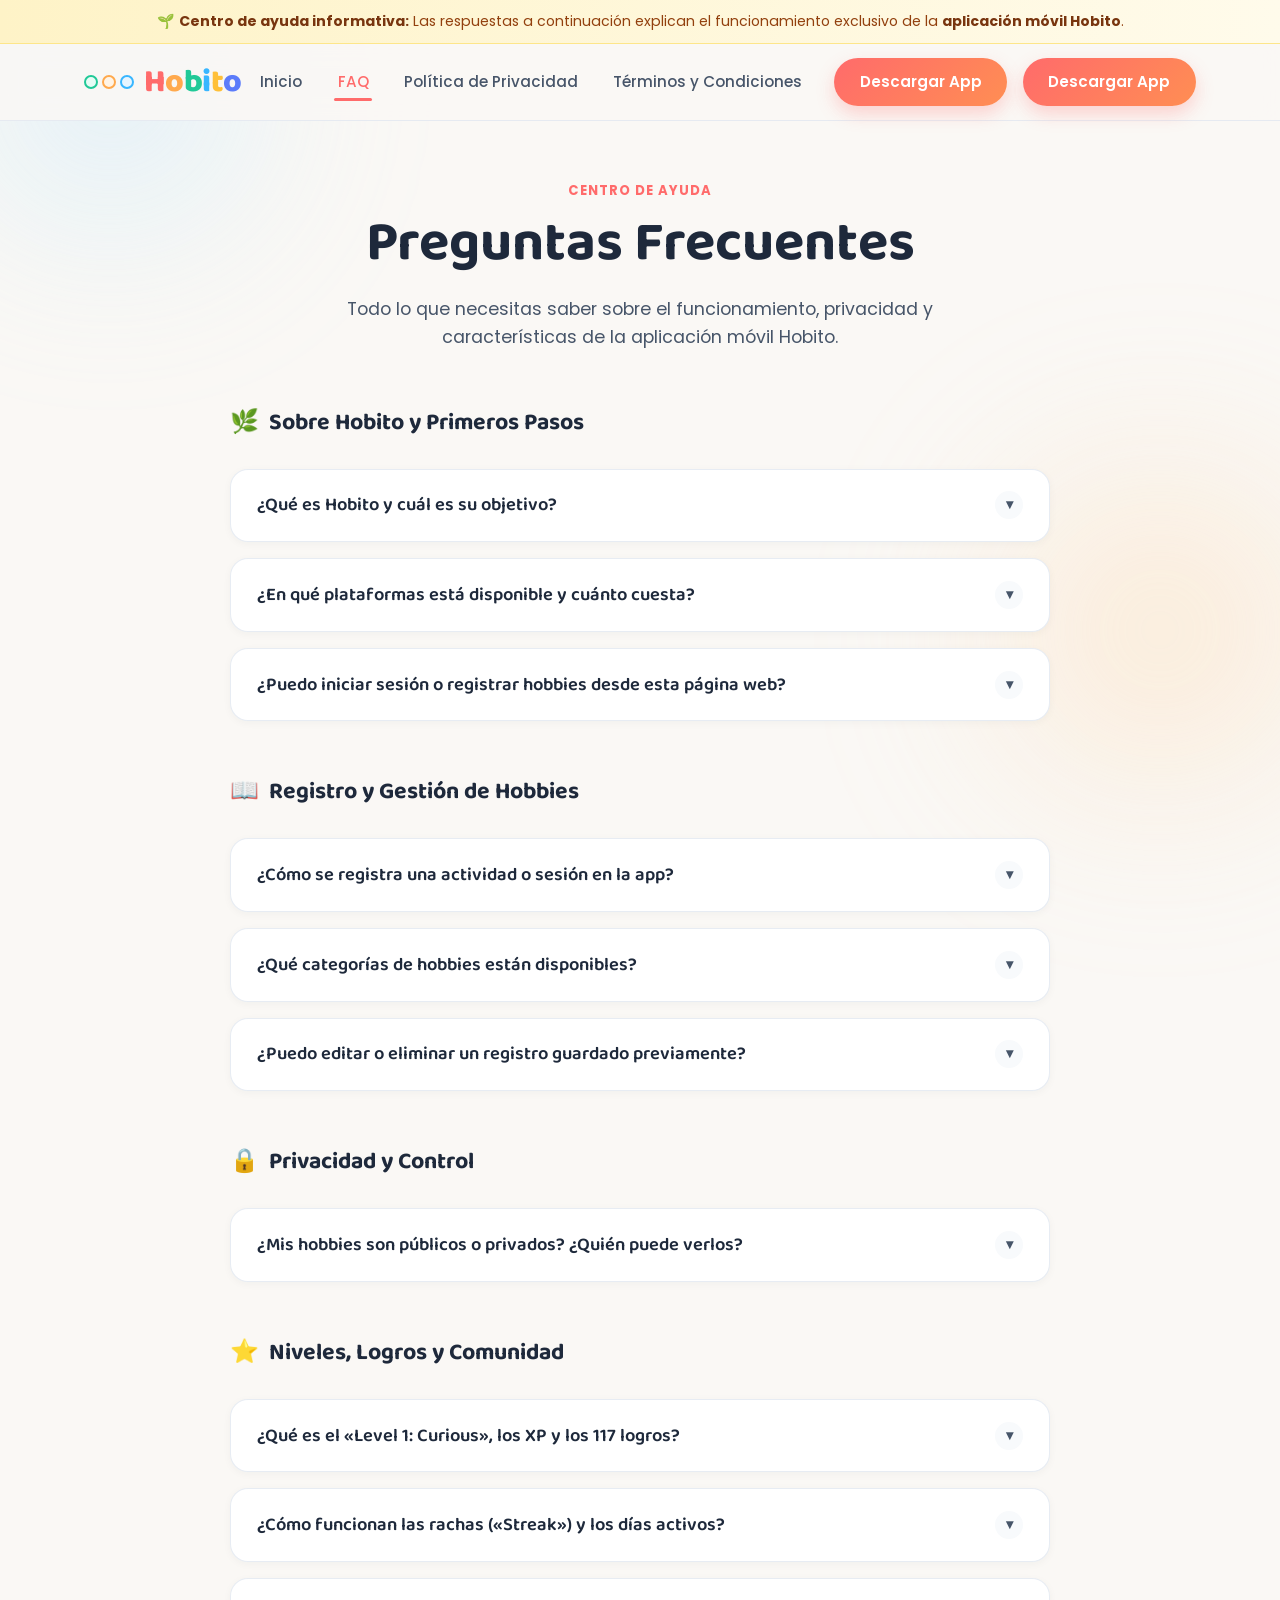
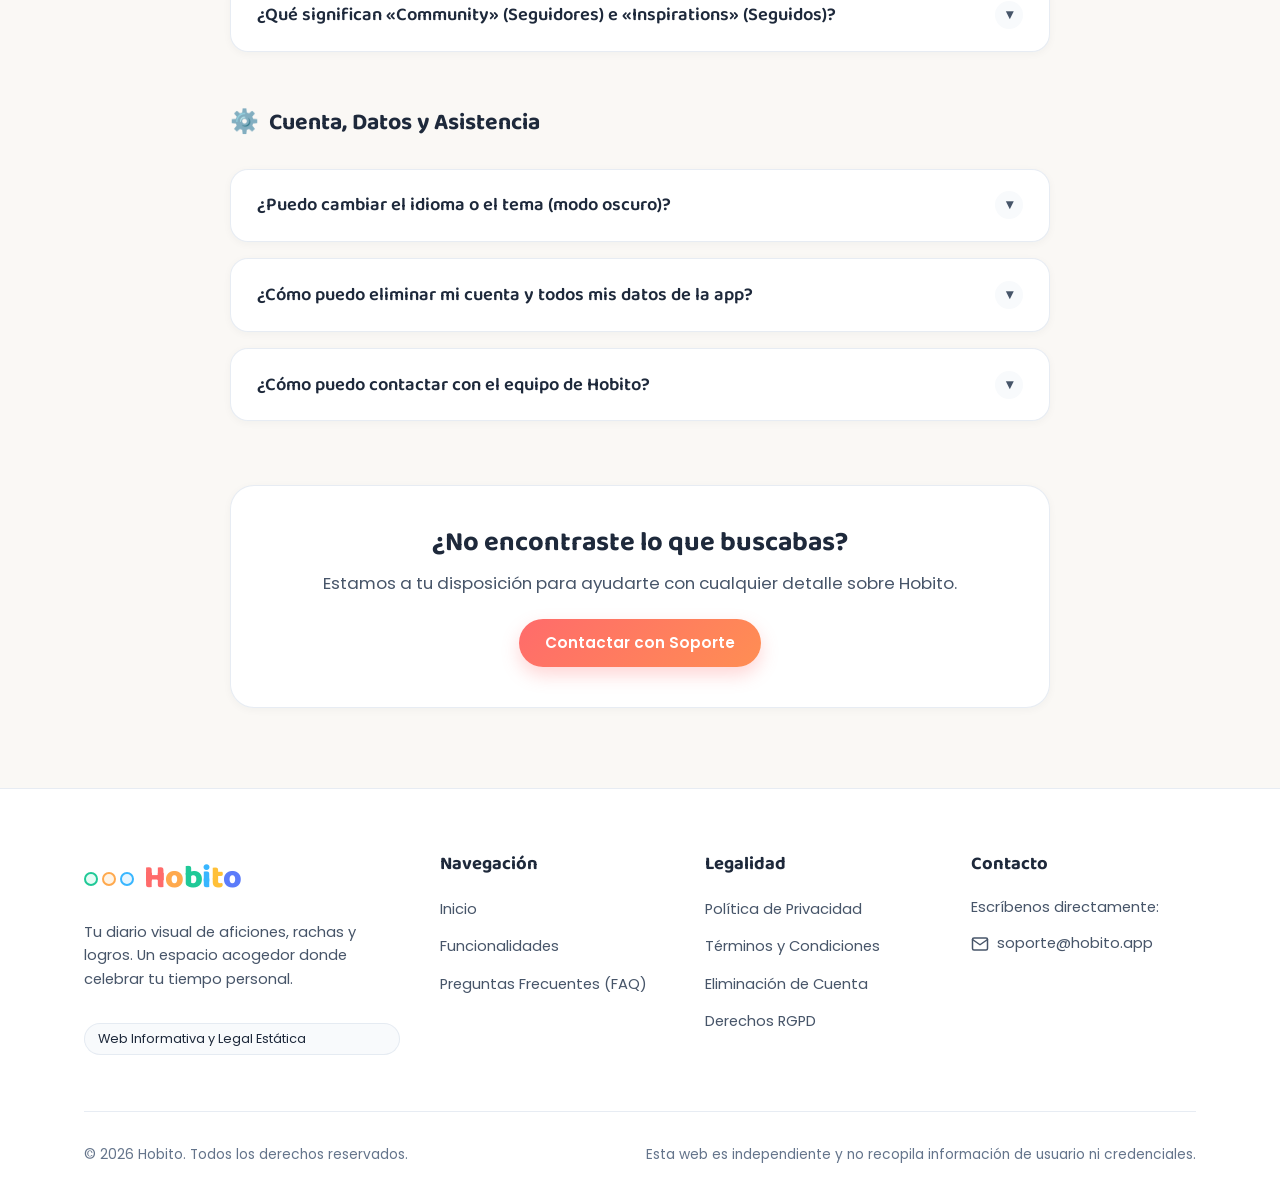
==== faq/index.html @ b6a89dc4 "Create basic informative web" ====
<!DOCTYPE html>
<html lang="es">
<head>
  <meta charset="UTF-8">
  <meta name="viewport" content="width=device-width, initial-scale=1.0">
  <title>Preguntas Frecuentes (FAQ) - Hobito</title>
  <meta name="description" content="Encuentra respuestas a las dudas más comunes sobre la aplicación móvil Hobito: registro de aficiones, privacidad, niveles, logros, comunidad y soporte.">
  <meta name="robots" content="index, follow">

  <!-- Open Graph -->
  <meta property="og:type" content="article">
  <meta property="og:title" content="Preguntas Frecuentes (FAQ) - Hobito">
  <meta property="og:description" content="Resolvemos todas tus dudas sobre el funcionamiento de Hobito, el registro de hobbies, logros y gestión de tu cuenta.">
  <meta property="og:image" content="../assets/images/og-image.svg">

  <!-- Favicon -->
  <link rel="icon" type="image/svg+xml" href="../favicon.svg">
  <link rel="apple-touch-icon" href="../favicon.svg">

  <!-- Estilos compartidos -->
  <link rel="stylesheet" href="../assets/css/styles.css">
</head>
<body>

  <div class="ambient-glow ambient-glow-top-left" aria-hidden="true"></div>
  <div class="ambient-glow ambient-glow-bottom-right" aria-hidden="true"></div>

  <!-- Banner informativo -->
  <aside class="legal-disclaimer-banner" role="note">
    <div class="container">
      🌱 <strong>Centro de ayuda informativa:</strong> Las respuestas a continuación explican el funcionamiento exclusivo de la <strong>aplicación móvil Hobito</strong>.
    </div>
  </aside>

  <!-- Barra de navegación -->
  <header class="site-header">
    <div class="container navbar">
      <a href="../index.html" class="brand-logo" aria-label="Hobito - Inicio">
        <div class="brand-bubbles" aria-hidden="true">
          <span class="bubble-mini bubble-mint"></span>
          <span class="bubble-mini bubble-orange"></span>
          <span class="bubble-mini bubble-blue"></span>
        </div>
        <div class="brand-text">
          <span class="c-h">H</span><span class="c-o1">o</span><span class="c-b">b</span><span class="c-i">i</span><span class="c-t">t</span><span class="c-o2">o</span>
        </div>
      </a>

      <button class="nav-toggle" aria-label="Abrir menú de navegación" aria-expanded="false" aria-controls="primary-nav">
        <span></span>
        <span></span>
        <span></span>
      </button>

      <nav id="primary-nav" class="nav-menu" aria-label="Navegación principal">
        <a href="../index.html" class="nav-link">Inicio</a>
        <a href="../faq/" class="nav-link active" aria-current="page">FAQ</a>
        <a href="../privacy-policy/" class="nav-link">Política de Privacidad</a>
        <a href="../terms-and-conditions/" class="nav-link">Términos y Condiciones</a>
        <div class="nav-cta-mobile">
          <a href="index.html#descargar" class="btn btn-primary" style="width: 100%;">Descargar App</a>
        </div>
      </nav>

      <div class="nav-cta">
        <a href="index.html#descargar" class="btn btn-primary">Descargar App</a>
      </div>
    </div>
  </header>

  <main id="main-content" class="legal-wrapper">
    <div class="container">
      
      <div class="section-header">
        <span class="section-badge">Centro de Ayuda</span>
        <h1 class="section-title">Preguntas Frecuentes</h1>
        <p class="section-subtitle">
          Todo lo que necesitas saber sobre el funcionamiento, privacidad y características de la aplicación móvil Hobito.
        </p>
      </div>

      <div class="faq-container">

        <!-- CATEGORÍA 1: SOBRE HOBITO Y PRIMEROS PASOS -->
        <h2 class="faq-category-title">
          <span>🌿</span> Sobre Hobito y Primeros Pasos
        </h2>

        <!-- Item 1: Qué es Hobito -->
        <div class="accordion-item" id="faq-que-es">
          <button class="accordion-header" aria-expanded="false" aria-controls="faq-desc-que-es">
            <span>¿Qué es Hobito y cuál es su objetivo?</span>
            <span class="accordion-icon" aria-hidden="true">▾</span>
          </button>
          <div id="faq-desc-que-es" class="accordion-body">
            <div class="accordion-content">
              <p>
                <strong>Hobito</strong> es una aplicación móvil diseñada como diario y compañero para tus actividades de ocio y aficiones («hobbies»). Te permite llevar un registro visual y ordenado de lo que te gusta hacer en tu tiempo libre (lectura, deporte, arte, música, jardinería, etc.), mantener la constancia mediante rachas semanales, ganar experiencia y desbloquear logros lúdicos.
              </p>
              <p>
                A diferencia de las redes sociales tradicionales saturadas de ruido, Hobito está pensada para ser un espacio tranquilo, acogedor y motivador centrado en tu disfrute personal.
              </p>
            </div>
          </div>
        </div>

        <!-- Item 2: Plataformas y coste -->
        <div class="accordion-item" id="faq-plataformas">
          <button class="accordion-header" aria-expanded="false" aria-controls="faq-desc-plataformas">
            <span>¿En qué plataformas está disponible y cuánto cuesta?</span>
            <span class="accordion-icon" aria-hidden="true">▾</span>
          </button>
          <div id="faq-desc-plataformas" class="accordion-body">
            <div class="accordion-content">
              <p>
                Hobito está disponible principalmente para dispositivos móviles Android a través de <strong>Google Play Store</strong>. La descarga y el uso de las funciones básicas de registro, niveles y rachas son accesibles de forma libre y gratuita.
              </p>
            </div>
          </div>
        </div>

        <!-- Item 3: Inicio de sesión en esta web vs app -->
        <div class="accordion-item" id="faq-web-independencia">
          <button class="accordion-header" aria-expanded="false" aria-controls="faq-desc-web-independencia">
            <span>¿Puedo iniciar sesión o registrar hobbies desde esta página web?</span>
            <span class="accordion-icon" aria-hidden="true">▾</span>
          </button>
          <div id="faq-desc-web-independencia" class="accordion-body">
            <div class="accordion-content">
              <p>
                <strong>No.</strong> Este sitio web es exclusivamente informativo y legal. No dispone de backend, base de datos ni formularios de acceso.
              </p>
              <p>
                Toda la autenticación (por correo o con cuenta de Google), el registro de actividades y la gestión de tu perfil se realizan exclusivamente dentro de la <strong>aplicación móvil Hobito</strong> instalada en tu smartphone.
              </p>
            </div>
          </div>
        </div>

        <!-- CATEGORÍA 2: REGISTRO Y GESTIÓN DE HOBBIES -->
        <h2 class="faq-category-title">
          <span>📖</span> Registro y Gestión de Hobbies
        </h2>

        <!-- Item 4: Cómo registrar actividades -->
        <div class="accordion-item" id="faq-como-registrar">
          <button class="accordion-header" aria-expanded="false" aria-controls="faq-desc-como-registrar">
            <span>¿Cómo se registra una actividad o sesión en la app?</span>
            <span class="accordion-icon" aria-hidden="true">▾</span>
          </button>
          <div id="faq-desc-como-registrar" class="accordion-body">
            <div class="accordion-content">
              <p>
                Registrar una actividad es muy sencillo:
              </p>
              <ol>
                <li>Abre la aplicación móvil Hobito en tu dispositivo.</li>
                <li>Pulsa el botón de añadir (icono <strong>+</strong>).</li>
                <li>Selecciona el hobby o actividad que has realizado.</li>
                <li>Añade la fecha, una breve nota o reflexión y, si lo deseas, una foto de tu avance.</li>
                <li>Elige si deseas que la publicación sea pública para la comunidad o privada solo para ti.</li>
                <li>Guarda el registro para sumar puntos de experiencia (XP) y actualizar tu contador de hobbies y rachas.</li>
              </ol>
            </div>
          </div>
        </div>

        <!-- Item 5: Categorías disponibles -->
        <div class="accordion-item" id="faq-categorias">
          <button class="accordion-header" aria-expanded="false" aria-controls="faq-desc-categorias">
            <span>¿Qué categorías de hobbies están disponibles?</span>
            <span class="accordion-icon" aria-hidden="true">▾</span>
          </button>
          <div id="faq-desc-categorias" class="accordion-body">
            <div class="accordion-content">
              <p>
                Hobito contempla una amplia variedad de categorías para abarcar todo tipo de intereses creativos, físicos, culturales y relajantes:
              </p>
              <ul>
                <li><strong>Artes y Manualidades:</strong> Pintura, dibujo, ilustración digital, cerámica, costura, ganchillo, origami.</li>
                <li><strong>Lectura y Escritura:</strong> Libros leídos, novelas gráficas, escritura creativa, diarios.</li>
                <li><strong>Deporte y Bienestar:</strong> Ciclismo, senderismo, yoga, escalada, natación, running.</li>
                <li><strong>Gastronomía:</strong> Cocina creativa, repostería, barista de café, cata de té.</li>
                <li><strong>Naturaleza:</strong> Jardinería, botánica, cuidado de plantas de interior, ornitología.</li>
                <li><strong>Música y Escena:</strong> Guitarra, piano, ukelele, canto, teatro.</li>
                <li><strong>Ocio y Tecnología:</strong> Videojuegos, programación creativa, juegos de mesa, fotografía, maquetismo.</li>
              </ul>
              <p>
                Además, puedes crear o personalizar aficiones a tu gusto si tu pasión es muy específica.
              </p>
            </div>
          </div>
        </div>

        <!-- Item 6: Edición y eliminación de registros -->
        <div class="accordion-item" id="faq-editar-eliminar">
          <button class="accordion-header" aria-expanded="false" aria-controls="faq-desc-editar-eliminar">
            <span>¿Puedo editar o eliminar un registro guardado previamente?</span>
            <span class="accordion-icon" aria-hidden="true">▾</span>
          </button>
          <div id="faq-desc-editar-eliminar" class="accordion-body">
            <div class="accordion-content">
              <p>
                <strong>Sí, por supuesto.</strong> Puedes acceder al historial de registros de cualquier hobby, seleccionar la entrada que deseas modificar y pulsar en «Editar» para corregir notas, fotos o fechas.
              </p>
              <p>
                Si prefieres suprimirla, selecciona la opción «Eliminar registro». La entrada desaparecerá de tus estadísticas de forma inmediata.
              </p>
            </div>
          </div>
        </div>

        <!-- CATEGORÍA 3: PRIVACIDAD Y VISIBILIDAD -->
        <h2 class="faq-category-title">
          <span>🔒</span> Privacidad y Control
        </h2>

        <!-- Item 7: Privacidad de los hobbies -->
        <div class="accordion-item" id="faq-privacidad-hobbies">
          <button class="accordion-header" aria-expanded="false" aria-controls="faq-desc-privacidad-hobbies">
            <span>¿Mis hobbies son públicos o privados? ¿Quién puede verlos?</span>
            <span class="accordion-icon" aria-hidden="true">▾</span>
          </button>
          <div id="faq-desc-privacidad-hobbies" class="accordion-body">
            <div class="accordion-content">
              <p>
                <strong>Tú tienes el control total de cada registro:</strong>
              </p>
              <ul>
                <li><strong>Registros Privados:</strong> Por defecto o según tu elección, nadie más puede ver tus anotaciones personales, fechas íntimas ni fotos privadas. Se mantienen en tu diario seguro.</li>
                <li><strong>Registros Públicos:</strong> Si decides compartir una actividad como pública, aparecerá en el feed de inspiración de Hobito para que tus seguidores y otros miembros puedan descubrirla y animarte.</li>
              </ul>
              <p>
                Puedes cambiar el estado de cualquier registro de público a privado (y viceversa) en cualquier momento.
              </p>
            </div>
          </div>
        </div>

        <!-- CATEGORÍA 4: GAMIFICACIÓN, LOGROS Y COMUNIDAD -->
        <h2 class="faq-category-title">
          <span>⭐</span> Niveles, Logros y Comunidad
        </h2>

        <!-- Item 8: Niveles y logros -->
        <div class="accordion-item" id="faq-niveles-logros">
          <button class="accordion-header" aria-expanded="false" aria-controls="faq-desc-niveles-logros">
            <span>¿Qué es el «Level 1: Curious», los XP y los 117 logros?</span>
            <span class="accordion-icon" aria-hidden="true">▾</span>
          </button>
          <div id="faq-desc-niveles-logros" class="accordion-body">
            <div class="accordion-content">
              <p>
                Hobito integra una mecánica de gamificación diseñada para hacer tu tiempo libre más divertido:
              </p>
              <ul>
                <li><strong>Nivel y Puntos de Experiencia (XP):</strong> Al registrar tus aficiones y mantener hábitos sumas puntos XP. Todos los usuarios comienzan en <em>Level 1: Curious</em> (con 50 XP necesarios para alcanzar el Nivel 2) y van desbloqueando nuevos rangos conforme exploran el mundo de las aficiones.</li>
                <li><strong>117 Logros Desbloqueables:</strong> Hobito contiene 117 medallas e insignias secretas (por ejemplo: registrar tu primer hobby, mantener una racha de 7 días, explorar 3 categorías diferentes o documentar una sesión nocturna).</li>
              </ul>
              <p>
                <em>Nota legal:</em> Los puntos de experiencia, niveles y logros no tienen valor comercial ni canjeable por dinero real.
              </p>
            </div>
          </div>
        </div>

        <!-- Item 9: Rachas (Streaks) -->
        <div class="accordion-item" id="faq-rachas">
          <button class="accordion-header" aria-expanded="false" aria-controls="faq-desc-rachas">
            <span>¿Cómo funcionan las rachas («Streak») y los días activos?</span>
            <span class="accordion-icon" aria-hidden="true">▾</span>
          </button>
          <div id="faq-desc-rachas" class="accordion-body">
            <div class="accordion-content">
              <p>
                La tarjeta de «STREAK» en tu perfil muestra el número de días que has dedicado tiempo a tus aficiones durante la semana activa. Dedicar unos minutos al día a lo que te apasiona ayuda a prevenir el estrés y fomenta el autocuidado constante.
              </p>
            </div>
          </div>
        </div>

        <!-- Item 10: Seguidores y recomendaciones -->
        <div class="accordion-item" id="faq-comunidad-seguidores">
          <button class="accordion-header" aria-expanded="false" aria-controls="faq-desc-comunidad-seguidores">
            <span>¿Qué significan «Community» (Seguidores) e «Inspirations» (Seguidos)?</span>
            <span class="accordion-icon" aria-hidden="true">▾</span>
          </button>
          <div id="faq-desc-comunidad-seguidores" class="accordion-body">
            <div class="accordion-content">
              <p>
                En tu pantalla de perfil encontrarás dos métricas sociales:
              </p>
              <ul>
                <li><strong>Community (Followers):</strong> Usuarios que te siguen y aprecian las actividades y progresos que marcas como públicos.</li>
                <li><strong>Inspirations (Following):</strong> Personas cuyas aficiones o proyectos sigues para encontrar ideas, técnicas o inspiración para tus propios momentos de ocio.</li>
              </ul>
              <p>
                La sección de recomendaciones te muestra sugerencias afines a tus intereses sin algoritmos intrusivos ni venta de datos a anunciantes.
              </p>
            </div>
          </div>
        </div>

        <!-- CATEGORÍA 5: CUENTA, DATOS Y SOPORTE -->
        <h2 class="faq-category-title">
          <span>⚙️</span> Cuenta, Datos y Asistencia
        </h2>

        <!-- Item 11: Idiomas y temas -->
        <div class="accordion-item" id="faq-idiomas-temas">
          <button class="accordion-header" aria-expanded="false" aria-controls="faq-desc-idiomas-temas">
            <span>¿Puedo cambiar el idioma o el tema (modo oscuro)?</span>
            <span class="accordion-icon" aria-hidden="true">▾</span>
          </button>
          <div id="faq-desc-idiomas-temas" class="accordion-body">
            <div class="accordion-content">
              <p>
                Sí. Desde la sección de <strong>Preferences</strong> en la pantalla de perfil puedes ajustar:
              </p>
              <ul>
                <li><strong>Language:</strong> Selección de idioma preferido o detección automática del sistema.</li>
                <li><strong>Theme:</strong> Modo claro, modo oscuro o adaptación automática según la configuración de tu teléfono móvil.</li>
              </ul>
            </div>
          </div>
        </div>

        <!-- Item 12: Eliminación de cuenta -->
        <div class="accordion-item" id="faq-eliminar-cuenta">
          <button class="accordion-header" aria-expanded="false" aria-controls="faq-desc-eliminar-cuenta">
            <span>¿Cómo puedo eliminar mi cuenta y todos mis datos de la app?</span>
            <span class="accordion-icon" aria-hidden="true">▾</span>
          </button>
          <div id="faq-desc-eliminar-cuenta" class="accordion-body">
            <div class="accordion-content">
              <p>
                Puedes eliminar tu cuenta en cualquier momento siguiendo estos pasos:
              </p>
              <ol>
                <li>En la app móvil Hobito, ve a la pestaña <strong>Account / Perfil</strong>.</li>
                <li>Selecciona la opción <strong>Eliminar cuenta</strong>.</li>
                <li>Confirma tu decisión. Todos tus hobbies, fotos, rachas, logros y credenciales se borrarán permanentemente de los servidores de la aplicación móvil.</li>
              </ol>
              <p>
                Si no tienes acceso a tu teléfono o prefieres solicitarlo manualmente, puedes enviar un correo desde la dirección con la que te registraste a <a href="mailto:soporte@hobito.app">soporte@hobito.app</a>. Consulta los detalles en nuestra <a href="privacy-policy.html#eliminacion-cuenta">Política de Privacidad</a>.
              </p>
            </div>
          </div>
        </div>

        <!-- Item 13: Contacto y soporte -->
        <div class="accordion-item" id="faq-contacto">
          <button class="accordion-header" aria-expanded="false" aria-controls="faq-desc-contacto">
            <span>¿Cómo puedo contactar con el equipo de Hobito?</span>
            <span class="accordion-icon" aria-hidden="true">▾</span>
          </button>
          <div id="faq-desc-contacto" class="accordion-body">
            <div class="accordion-content">
              <p>
                Para cualquier consulta técnica, reporte de errores en la aplicación móvil, sugerencias o dudas legales, puedes escribir a nuestro canal oficial de soporte:
              </p>
              <p>
                📧 <strong>Correo de soporte:</strong> <a href="mailto:soporte@hobito.app">soporte@hobito.app</a>
              </p>
              <p>
                Respondemos a todas las consultas de la comunidad en un plazo habitual de 24 a 48 horas hábiles.
              </p>
            </div>
          </div>
        </div>

      </div>

      <!-- Caja de soporte inferior -->
      <div style="margin-top: 4rem; text-align: center; background: #FFFFFF; padding: 2.5rem; border-radius: var(--radius-lg); border: 1px solid var(--border-card); box-shadow: var(--shadow-sm); max-width: 820px; margin-left: auto; margin-right: auto;">
        <h3 style="margin-bottom: 0.6rem;">¿No encontraste lo que buscabas?</h3>
        <p style="margin-bottom: 1.4rem;">
          Estamos a tu disposición para ayudarte con cualquier detalle sobre Hobito.
        </p>
        <a href="mailto:soporte@hobito.app" class="btn btn-primary">Contactar con Soporte</a>
      </div>

    </div>
  </main>

  <!-- Pie de página común -->
  <footer class="site-footer">
    <div class="container">
      <div class="footer-grid">
        <div class="footer-brand">
          <a href="../index.html" class="brand-logo" aria-label="Hobito - Inicio">
            <div class="brand-bubbles" aria-hidden="true">
              <span class="bubble-mini bubble-mint"></span>
              <span class="bubble-mini bubble-orange"></span>
              <span class="bubble-mini bubble-blue"></span>
            </div>
            <div class="brand-text">
              <span class="c-h">H</span><span class="c-o1">o</span><span class="c-b">b</span><span class="c-i">i</span><span class="c-t">t</span><span class="c-o2">o</span>
            </div>
          </a>
          <p class="footer-description">
            Tu diario visual de aficiones, rachas y logros. Un espacio acogedor donde celebrar tu tiempo personal.
          </p>
          <span class="footer-legal-tag">Web Informativa y Legal Estática</span>
        </div>

        <div>
          <h4 class="footer-col-title">Navegación</h4>
          <ul class="footer-links">
            <li><a href="../index.html" class="footer-link">Inicio</a></li>
            <li><a href="index.html#caracteristicas" class="footer-link">Funcionalidades</a></li>
            <li><a href="../faq/" class="footer-link">Preguntas Frecuentes (FAQ)</a></li>
          </ul>
        </div>

        <div>
          <h4 class="footer-col-title">Legalidad</h4>
          <ul class="footer-links">
            <li><a href="../privacy-policy/" class="footer-link">Política de Privacidad</a></li>
            <li><a href="../terms-and-conditions/" class="footer-link">Términos y Condiciones</a></li>
            <li><a href="privacy-policy.html#eliminacion-cuenta" class="footer-link">Eliminación de Cuenta</a></li>
            <li><a href="privacy-policy.html#derechos-rgpd" class="footer-link">Derechos RGPD</a></li>
          </ul>
        </div>

        <div>
          <h4 class="footer-col-title">Contacto</h4>
          <p class="footer-description" style="margin-bottom: 0.8rem;">
            Escríbenos directamente:
          </p>
          <div class="footer-contact-item">
            <svg width="18" height="18" viewBox="0 0 24 24" fill="none" stroke="currentColor" stroke-width="2" stroke-linecap="round" stroke-linejoin="round" aria-hidden="true"><path d="M4 4h16c1.1 0 2 .9 2 2v12c0 1.1-.9 2-2 2H4c-1.1 0-2-.9-2-2V6c0-1.1.9-2 2-2z"></path><polyline points="22,6 12,13 2,6"></polyline></svg>
            <a href="mailto:soporte@hobito.app" class="footer-link">soporte@hobito.app</a>
          </div>
        </div>
      </div>

      <div class="footer-bottom">
        <div>
          © <span id="current-year">2026</span> Hobito. Todos los derechos reservados.
        </div>
        <div>
          Esta web es independiente y no recopila información de usuario ni credenciales.
        </div>
      </div>
    </div>
  </footer>

  <script src="../assets/js/main.js"></script>
</body>
</html>
---- assets/css/styles.css ----
/* ==========================================================================
   Hobito Web - Estilos Globales y Compartidos
   Identidad visual natural, acogedora, moderna y redondeada.
   ========================================================================== */

@import url('https://fonts.googleapis.com/css2?family=Baloo+2:wght@500;600;700;800&family=Poppins:wght@300;400;500;600;700&display=swap');

:root {
  /* Paleta cromática Hobito */
  --color-coral: #FF6B6B;
  --color-peach: #FFA94D;
  --color-mint: #20C997;
  --color-sky: #38B6FF;
  --color-amber: #FFC038;
  --color-royal: #5C7CFA;

  /* Fondos y superficies */
  --bg-page: #FAF8F5;
  --bg-card: #FFFFFF;
  --bg-card-muted: #F8FAFC;
  --bg-card-hover: #FFFFFF;
  --border-card: rgba(226, 232, 240, 0.8);
  --border-focus: #38B6FF;

  /* Texto */
  --text-primary: #1E293B;
  --text-secondary: #475569;
  --text-muted: #64748B;
  --text-light: #94A3B8;

  /* Acentos de estado */
  --badge-coral-bg: #FFF1F2;
  --badge-coral-text: #E11D48;
  --badge-mint-bg: #ECFDF5;
  --badge-mint-text: #059669;
  --badge-amber-bg: #FEF3C7;
  --badge-amber-text: #D97706;
  --badge-sky-bg: #E0F2FE;
  --badge-sky-text: #0284C7;

  /* Tipografías */
  --font-heading: 'Baloo 2', cursive, -apple-system, BlinkMacSystemFont, sans-serif;
  --font-body: 'Poppins', -apple-system, BlinkMacSystemFont, sans-serif;

  /* Sombras */
  --shadow-sm: 0 2px 8px rgba(30, 41, 59, 0.04);
  --shadow-md: 0 10px 25px -5px rgba(30, 41, 59, 0.05), 0 8px 10px -6px rgba(30, 41, 59, 0.03);
  --shadow-lg: 0 20px 35px -8px rgba(30, 41, 59, 0.07), 0 10px 15px -5px rgba(30, 41, 59, 0.03);
  --shadow-floating: 0 25px 50px -12px rgba(255, 107, 107, 0.15);

  /* Bordes redondeados */
  --radius-sm: 12px;
  --radius-md: 18px;
  --radius-lg: 24px;
  --radius-xl: 32px;
  --radius-pill: 9999px;

  /* Contenedor */
  --max-width: 1160px;
  --transition: all 0.25s cubic-bezier(0.16, 1, 0.3, 1);
}

/* Reseteo básico */
*, *::before, *::after {
  box-sizing: border-box;
  margin: 0;
  padding: 0;
}

html {
  scroll-behavior: smooth;
  font-size: 16px;
  -webkit-text-size-adjust: 100%;
}

body {
  font-family: var(--font-body);
  background-color: var(--bg-page);
  color: var(--text-primary);
  line-height: 1.6;
  min-height: 100vh;
  display: flex;
  flex-direction: column;
  position: relative;
  overflow-x: hidden;
}

/* Destellos de fondo (Ambient Glows inspirados en la app) */
.ambient-glow {
  position: fixed;
  border-radius: 50%;
  filter: blur(90px);
  pointer-events: none;
  z-index: -1;
  opacity: 0.6;
}

.ambient-glow-top-left {
  top: -100px;
  left: -80px;
  width: 380px;
  height: 380px;
  background: radial-gradient(circle, #BAE6FD 0%, rgba(186, 230, 253, 0) 70%);
}

.ambient-glow-bottom-right {
  bottom: 50px;
  right: -100px;
  width: 440px;
  height: 440px;
  background: radial-gradient(circle, #FED7AA 0%, rgba(254, 215, 170, 0) 70%);
  opacity: 0.55;
}

.ambient-glow-center {
  top: 40%;
  left: 60%;
  width: 320px;
  height: 320px;
  background: radial-gradient(circle, #FEF08A 0%, rgba(254, 240, 138, 0) 70%);
  opacity: 0.35;
}

/* Tipografía base */
h1, h2, h3, h4, h5, h6 {
  font-family: var(--font-heading);
  color: var(--text-primary);
  font-weight: 700;
  line-height: 1.25;
}

h1 { font-size: clamp(2.2rem, 5vw, 3.5rem); }
h2 { font-size: clamp(1.8rem, 3.5vw, 2.5rem); }
h3 { font-size: clamp(1.3rem, 2.5vw, 1.7rem); }
h4 { font-size: 1.2rem; }

p {
  color: var(--text-secondary);
  font-size: 1.05rem;
  margin-bottom: 1rem;
}

p:last-child {
  margin-bottom: 0;
}

a {
  color: var(--color-coral);
  text-decoration: none;
  transition: var(--transition);
}

a:hover {
  color: #E11D48;
}

img {
  max-width: 100%;
  height: auto;
  display: block;
}

/* Contenedor estándar */
.container {
  width: 100%;
  max-width: var(--max-width);
  margin-left: auto;
  margin-right: auto;
  padding-left: 1.5rem;
  padding-right: 1.5rem;
}

/* ==========================================================================
   Barra de Navegación (Header / Navbar)
   ========================================================================== */
.site-header {
  position: sticky;
  top: 0;
  z-index: 100;
  background: rgba(250, 248, 245, 0.88);
  backdrop-filter: blur(14px);
  -webkit-backdrop-filter: blur(14px);
  border-bottom: 1px solid rgba(226, 232, 240, 0.8);
  transition: var(--transition);
}

.navbar {
  display: flex;
  align-items: center;
  justify-content: space-between;
  height: 76px;
}

.brand-logo {
  display: flex;
  align-items: center;
  gap: 0.6rem;
  text-decoration: none;
}

.brand-bubbles {
  display: flex;
  align-items: center;
  gap: 4px;
}

.bubble-mini {
  width: 14px;
  height: 14px;
  border-radius: 50%;
  border: 2px solid;
}
.bubble-mint { border-color: var(--color-mint); background: #E6FCF5; }
.bubble-orange { border-color: var(--color-peach); background: #FFF4E6; }
.bubble-blue { border-color: var(--color-sky); background: #E7F5FF; }

.brand-text {
  font-family: var(--font-heading);
  font-size: 2rem;
  font-weight: 800;
  letter-spacing: -0.5px;
  display: flex;
}

.brand-text .c-h { color: var(--color-coral); }
.brand-text .c-o1 { color: var(--color-peach); }
.brand-text .c-b { color: var(--color-mint); }
.brand-text .c-i { color: var(--color-sky); }
.brand-text .c-t { color: var(--color-amber); }
.brand-text .c-o2 { color: var(--color-royal); }

/* Enlaces del Navbar */
.nav-menu {
  display: flex;
  align-items: center;
  list-style: none;
  gap: 1.8rem;
}

.nav-link {
  font-family: var(--font-body);
  font-size: 0.95rem;
  font-weight: 500;
  color: var(--text-secondary);
  position: relative;
  padding: 0.4rem 0.2rem;
  transition: var(--transition);
}

.nav-link:hover,
.nav-link.active {
  color: var(--color-coral);
}

.nav-link.active::after {
  content: '';
  position: absolute;
  bottom: 0;
  left: 0;
  right: 0;
  height: 2.5px;
  background: var(--color-coral);
  border-radius: var(--radius-pill);
}

/* Botones */
.btn {
  display: inline-flex;
  align-items: center;
  justify-content: center;
  gap: 0.5rem;
  font-family: var(--font-body);
  font-size: 0.95rem;
  font-weight: 600;
  padding: 0.75rem 1.6rem;
  border-radius: var(--radius-pill);
  transition: var(--transition);
  cursor: pointer;
  border: none;
  text-decoration: none;
}

.btn-primary {
  background: linear-gradient(135deg, var(--color-coral) 0%, #FF8E53 100%);
  color: #FFFFFF;
  box-shadow: 0 8px 18px rgba(255, 107, 107, 0.28);
}

.btn-primary:hover {
  background: linear-gradient(135deg, #F05353 0%, #FF7A38 100%);
  color: #FFFFFF;
  transform: translateY(-2px);
  box-shadow: 0 12px 24px rgba(255, 107, 107, 0.35);
}

.btn-secondary {
  background: #FFFFFF;
  color: var(--text-primary);
  border: 1.5px solid var(--border-card);
  box-shadow: var(--shadow-sm);
}

.btn-secondary:hover {
  background: var(--bg-card-muted);
  border-color: var(--text-muted);
  color: var(--text-primary);
  transform: translateY(-2px);
}

.btn-play-store {
  background: #1E293B;
  color: #FFFFFF;
  padding: 0.65rem 1.4rem;
  border-radius: var(--radius-md);
  box-shadow: var(--shadow-md);
}

.btn-play-store:hover {
  background: #0F172A;
  color: #FFFFFF;
  transform: translateY(-2px);
  box-shadow: var(--shadow-lg);
}

/* Hamburguesa móvil */
.nav-toggle {
  display: none;
  background: transparent;
  border: none;
  cursor: pointer;
  padding: 0.5rem;
  width: 44px;
  height: 44px;
  position: relative;
  border-radius: var(--radius-sm);
}

.nav-toggle span {
  display: block;
  width: 24px;
  height: 2.5px;
  background: var(--text-primary);
  margin: 5px auto;
  border-radius: 2px;
  transition: var(--transition);
}

.nav-toggle.active span:nth-child(1) {
  transform: translateY(7.5px) rotate(45deg);
}
.nav-toggle.active span:nth-child(2) {
  opacity: 0;
}
.nav-toggle.active span:nth-child(3) {
  transform: translateY(-7.5px) rotate(-45deg);
}

/* ==========================================================================
   Banner Informativo (Aclaración Legal y No Recopilación)
   ========================================================================== */
.legal-disclaimer-banner {
  background: linear-gradient(90deg, #FEF3C7 0%, #FFFBEB 100%);
  border-bottom: 1px solid #FDE68A;
  padding: 0.65rem 1rem;
  font-size: 0.88rem;
  color: #92400E;
  text-align: center;
}

.legal-disclaimer-banner strong {
  color: #78350F;
}

/* ==========================================================================
   Hero Section (Inicio)
   ========================================================================== */
.hero {
  padding: 4.5rem 0 3.5rem;
  position: relative;
}

.hero-grid {
  display: grid;
  grid-template-columns: 1.15fr 0.85fr;
  gap: 3.5rem;
  align-items: center;
}

.hero-content {
  display: flex;
  flex-direction: column;
  gap: 1.4rem;
}

.pill-tag {
  display: inline-flex;
  align-items: center;
  gap: 0.5rem;
  background: #FFFFFF;
  border: 1px solid var(--border-card);
  padding: 0.45rem 1rem;
  border-radius: var(--radius-pill);
  font-size: 0.88rem;
  font-weight: 600;
  color: var(--text-secondary);
  width: fit-content;
  box-shadow: var(--shadow-sm);
}

.pill-tag .icon-dot {
  width: 8px;
  height: 8px;
  border-radius: 50%;
  background: var(--color-mint);
}

.hero-title {
  font-size: clamp(2.4rem, 4.5vw, 3.8rem);
  letter-spacing: -0.5px;
  color: var(--text-primary);
}

.hero-title .highlight-coral {
  color: var(--color-coral);
}

.hero-title .highlight-gradient {
  background: linear-gradient(135deg, var(--color-coral) 0%, var(--color-peach) 100%);
  -webkit-background-clip: text;
  -webkit-text-fill-color: transparent;
}

.hero-description {
  font-size: 1.15rem;
  color: var(--text-secondary);
  line-height: 1.7;
}

.hero-actions {
  display: flex;
  align-items: center;
  gap: 1rem;
  flex-wrap: wrap;
  margin-top: 0.5rem;
}

.hero-notes {
  display: flex;
  align-items: center;
  gap: 1.5rem;
  margin-top: 0.8rem;
  font-size: 0.85rem;
  color: var(--text-muted);
}

.hero-note-item {
  display: inline-flex;
  align-items: center;
  gap: 0.35rem;
}

/* Showcase visual / Mockup de Pantallas */
.hero-mockup-wrapper {
  position: relative;
  display: flex;
  justify-content: center;
  align-items: center;
}

.screens-duo {
  position: relative;
  width: 100%;
  max-width: 440px;
  height: 520px;
  display: flex;
  justify-content: center;
}

.phone-card {
  position: absolute;
  width: 250px;
  border-radius: 36px;
  overflow: hidden;
  box-shadow: 0 25px 50px -12px rgba(15, 23, 42, 0.2);
  border: 7px solid #FFFFFF;
  background: #FFFFFF;
  transition: var(--transition);
}

.phone-card img {
  width: 100%;
  height: auto;
  display: block;
}

.phone-card-front {
  left: 0;
  top: 15px;
  z-index: 2;
  transform: rotate(-3deg);
}

.phone-card-back {
  right: 0;
  top: 45px;
  z-index: 1;
  transform: rotate(4deg);
}

.phone-card:hover {
  transform: translateY(-6px) scale(1.02);
  z-index: 5;
  box-shadow: 0 30px 60px -15px rgba(15, 23, 42, 0.25);
}

/* Insignias flotantes en mockup */
.floating-badge {
  position: absolute;
  background: #FFFFFF;
  padding: 0.6rem 1rem;
  border-radius: var(--radius-md);
  box-shadow: var(--shadow-lg);
  border: 1px solid var(--border-card);
  display: flex;
  align-items: center;
  gap: 0.6rem;
  z-index: 10;
  font-size: 0.85rem;
  font-weight: 600;
  animation: floatUpDown 4s ease-in-out infinite;
}

.floating-badge-1 {
  bottom: 18px;
  left: -20px;
  animation-delay: 0s;
}

.floating-badge-2 {
  top: 25px;
  right: -25px;
  animation-delay: 2s;
}

@keyframes floatUpDown {
  0%, 100% { transform: translateY(0); }
  50% { transform: translateY(-8px); }
}

/* ==========================================================================
   Secciones y Títulos
   ========================================================================== */
.section {
  padding: 5rem 0;
}

.section-muted {
  background-color: rgba(255, 255, 255, 0.55);
}

.section-header {
  text-align: center;
  max-width: 680px;
  margin: 0 auto 3.5rem auto;
}

.section-badge {
  display: inline-block;
  font-family: var(--font-body);
  font-size: 0.82rem;
  font-weight: 700;
  text-transform: uppercase;
  letter-spacing: 1px;
  color: var(--color-coral);
  margin-bottom: 0.5rem;
}

.section-title {
  margin-bottom: 1rem;
}

.section-subtitle {
  font-size: 1.1rem;
  color: var(--text-secondary);
}

/* ==========================================================================
   Tarjetas de Características (Features Grid)
   ========================================================================== */
.features-grid {
  display: grid;
  grid-template-columns: repeat(auto-fit, minmax(320px, 1fr));
  gap: 2rem;
}

.feature-card {
  background: var(--bg-card);
  border-radius: var(--radius-lg);
  padding: 2.2rem;
  border: 1px solid var(--border-card);
  box-shadow: var(--shadow-md);
  transition: var(--transition);
  display: flex;
  flex-direction: column;
  gap: 1rem;
  position: relative;
}

.feature-card:hover {
  transform: translateY(-5px);
  box-shadow: var(--shadow-lg);
  border-color: rgba(203, 213, 225, 1);
}

.feature-icon-box {
  width: 54px;
  height: 54px;
  border-radius: var(--radius-md);
  display: flex;
  align-items: center;
  justify-content: center;
  font-size: 1.6rem;
}

.icon-box-coral { background: #FFF1F2; color: var(--color-coral); }
.icon-box-peach { background: #FFF4E6; color: var(--color-peach); }
.icon-box-mint { background: #E6FCF5; color: var(--color-mint); }
.icon-box-sky { background: #E7F5FF; color: var(--color-sky); }
.icon-box-amber { background: #FEF3C7; color: #D97706; }
.icon-box-royal { background: #EDF2FF; color: var(--color-royal); }

.feature-title {
  font-size: 1.35rem;
  color: var(--text-primary);
}

.feature-text {
  font-size: 0.98rem;
  color: var(--text-secondary);
  line-height: 1.6;
}

/* ==========================================================================
   Galería / Capturas de Pantalla
   ========================================================================== */
.screenshots-section {
  position: relative;
}

.screenshots-grid {
  display: grid;
  grid-template-columns: repeat(auto-fit, minmax(300px, 1fr));
  gap: 2.5rem;
  max-width: 900px;
  margin: 0 auto;
}

.screenshot-item {
  background: #FFFFFF;
  border-radius: var(--radius-xl);
  padding: 1.5rem;
  border: 1px solid var(--border-card);
  box-shadow: var(--shadow-md);
  text-align: center;
  display: flex;
  flex-direction: column;
  align-items: center;
  gap: 1.2rem;
  transition: var(--transition);
}

.screenshot-item:hover {
  transform: translateY(-4px);
  box-shadow: var(--shadow-lg);
}

.screenshot-frame {
  width: 100%;
  max-width: 270px;
  border-radius: 28px;
  overflow: hidden;
  box-shadow: 0 15px 30px rgba(15, 23, 42, 0.12);
  border: 5px solid #1E293B;
  background: #000000;
}

.screenshot-frame img {
  width: 100%;
  height: auto;
  display: block;
}

.screenshot-caption h4 {
  font-size: 1.25rem;
  margin-bottom: 0.35rem;
}

.screenshot-caption p {
  font-size: 0.92rem;
  color: var(--text-secondary);
}

/* ==========================================================================
   Llamada a la Acción (CTA de Descarga)
   ========================================================================== */
.cta-box {
  background: linear-gradient(135deg, #FFFFFF 0%, #FFF7ED 100%);
  border-radius: var(--radius-xl);
  padding: 4rem 2.5rem;
  border: 1px solid rgba(254, 215, 170, 0.6);
  box-shadow: var(--shadow-lg);
  text-align: center;
  position: relative;
  overflow: hidden;
}

.cta-box::before {
  content: '';
  position: absolute;
  top: -60px;
  right: -60px;
  width: 220px;
  height: 220px;
  background: radial-gradient(circle, #FED7AA 0%, transparent 70%);
  border-radius: 50%;
  pointer-events: none;
}

.cta-inner {
  max-width: 650px;
  margin: 0 auto;
  position: relative;
  z-index: 2;
  display: flex;
  flex-direction: column;
  align-items: center;
  gap: 1.2rem;
}

.cta-title {
  font-size: clamp(2rem, 3.5vw, 2.7rem);
}

.cta-text {
  font-size: 1.1rem;
  color: var(--text-secondary);
}

/* ==========================================================================
   Componente Acordeón (FAQ)
   ========================================================================== */
.faq-container {
  max-width: 820px;
  margin: 0 auto;
  display: flex;
  flex-direction: column;
  gap: 1rem;
}

.faq-category-title {
  margin: 2.5rem 0 1rem;
  font-size: 1.45rem;
  display: flex;
  align-items: center;
  gap: 0.6rem;
  color: var(--text-primary);
}

.faq-category-title:first-child {
  margin-top: 0;
}

.accordion-item {
  background: var(--bg-card);
  border-radius: var(--radius-md);
  border: 1px solid var(--border-card);
  box-shadow: var(--shadow-sm);
  overflow: hidden;
  transition: var(--transition);
}

.accordion-item:hover {
  border-color: #CBD5E1;
}

.accordion-item.active {
  border-color: #FED7AA;
  box-shadow: var(--shadow-md);
}

.accordion-header {
  width: 100%;
  background: transparent;
  border: none;
  padding: 1.3rem 1.6rem;
  display: flex;
  align-items: center;
  justify-content: space-between;
  text-align: left;
  cursor: pointer;
  font-family: var(--font-heading);
  font-size: 1.15rem;
  font-weight: 600;
  color: var(--text-primary);
  gap: 1rem;
  transition: var(--transition);
}

.accordion-header:hover {
  color: var(--color-coral);
}

.accordion-item.active .accordion-header {
  color: var(--color-coral);
}

.accordion-icon {
  width: 28px;
  height: 28px;
  min-width: 28px;
  border-radius: 50%;
  background: var(--bg-card-muted);
  display: flex;
  align-items: center;
  justify-content: center;
  font-size: 0.9rem;
  color: var(--text-secondary);
  transition: transform 0.3s cubic-bezier(0.16, 1, 0.3, 1), background-color 0.2s ease;
}

.accordion-item.active .accordion-icon {
  transform: rotate(180deg);
  background: var(--color-coral);
  color: #FFFFFF;
}

.accordion-body {
  max-height: 0;
  overflow: hidden;
  transition: max-height 0.35s cubic-bezier(0.16, 1, 0.3, 1), padding 0.35s ease;
  padding: 0 1.6rem;
}

.accordion-item.active .accordion-body {
  padding: 0 1.6rem 1.4rem;
}

.accordion-content {
  font-size: 0.98rem;
  color: var(--text-secondary);
  line-height: 1.7;
}

.accordion-content ul,
.accordion-content ol {
  margin: 0.6rem 0 0.8rem 1.4rem;
}

.accordion-content li {
  margin-bottom: 0.35rem;
}

/* ==========================================================================
   Páginas Legales (Privacy Policy & Terms)
   ========================================================================== */
.legal-wrapper {
  padding: 3.5rem 0 5rem;
}

.legal-card {
  background: var(--bg-card);
  border-radius: var(--radius-xl);
  padding: clamp(2rem, 5vw, 4rem);
  border: 1px solid var(--border-card);
  box-shadow: var(--shadow-md);
  max-width: 880px;
  margin: 0 auto;
}

.legal-header {
  border-bottom: 1px solid var(--border-card);
  padding-bottom: 2rem;
  margin-bottom: 2.5rem;
}

.legal-badge {
  display: inline-block;
  font-size: 0.82rem;
  font-weight: 700;
  color: var(--color-coral);
  text-transform: uppercase;
  letter-spacing: 0.8px;
  margin-bottom: 0.5rem;
}

.legal-title {
  font-size: clamp(2rem, 4vw, 2.8rem);
  margin-bottom: 0.8rem;
}

.legal-meta {
  display: flex;
  align-items: center;
  gap: 1.5rem;
  font-size: 0.9rem;
  color: var(--text-muted);
  flex-wrap: wrap;
}

.legal-notice-box {
  background: #FFFBEB;
  border-left: 4px solid #F59E0B;
  padding: 1.2rem 1.4rem;
  border-radius: 0 var(--radius-sm) var(--radius-sm) 0;
  margin-bottom: 2.5rem;
  font-size: 0.95rem;
  color: #78350F;
}

.legal-notice-box strong {
  color: #92400E;
}

.legal-section {
  margin-bottom: 2.5rem;
}

.legal-section h2 {
  font-size: 1.5rem;
  margin-bottom: 1rem;
  color: var(--text-primary);
  display: flex;
  align-items: center;
  gap: 0.5rem;
}

.legal-section h3 {
  font-size: 1.2rem;
  margin: 1.2rem 0 0.6rem;
  color: var(--text-primary);
}

.legal-section p {
  font-size: 1rem;
  margin-bottom: 0.9rem;
  line-height: 1.75;
}

.legal-section ul,
.legal-section ol {
  margin: 0.6rem 0 1.2rem 1.5rem;
  color: var(--text-secondary);
}

.legal-section li {
  margin-bottom: 0.5rem;
  line-height: 1.65;
}

.legal-placeholder {
  display: inline-block;
  background: #EFF6FF;
  color: #1D4ED8;
  padding: 0.15rem 0.5rem;
  border-radius: 6px;
  font-family: monospace;
  font-size: 0.9em;
  border: 1px dashed #93C5FD;
}

.data-table {
  width: 100%;
  border-collapse: collapse;
  margin: 1.5rem 0;
  font-size: 0.92rem;
}

.data-table th,
.data-table td {
  padding: 0.85rem 1rem;
  border: 1px solid var(--border-card);
  text-align: left;
}

.data-table th {
  background: var(--bg-card-muted);
  font-weight: 600;
  color: var(--text-primary);
}

/* ==========================================================================
   Pie de Página (Footer)
   ========================================================================== */
.site-footer {
  margin-top: auto;
  background: #FFFFFF;
  border-top: 1px solid var(--border-card);
  padding: 4rem 0 2rem;
  position: relative;
}

.footer-grid {
  display: grid;
  grid-template-columns: 1.4fr 1fr 1fr 1fr;
  gap: 2.5rem;
  margin-bottom: 3.5rem;
}

.footer-brand {
  display: flex;
  flex-direction: column;
  gap: 1rem;
}

.footer-description {
  font-size: 0.92rem;
  color: var(--text-secondary);
  line-height: 1.6;
}

.footer-col-title {
  font-family: var(--font-heading);
  font-size: 1.15rem;
  font-weight: 700;
  color: var(--text-primary);
  margin-bottom: 1.2rem;
}

.footer-links {
  list-style: none;
  display: flex;
  flex-direction: column;
  gap: 0.75rem;
}

.footer-link {
  font-size: 0.92rem;
  color: var(--text-secondary);
  text-decoration: none;
  transition: var(--transition);
}

.footer-link:hover {
  color: var(--color-coral);
  transform: translateX(3px);
}

.footer-contact-item {
  font-size: 0.92rem;
  color: var(--text-secondary);
  display: flex;
  align-items: center;
  gap: 0.5rem;
  margin-bottom: 0.5rem;
}

.footer-bottom {
  border-top: 1px solid var(--border-card);
  padding-top: 2rem;
  display: flex;
  align-items: center;
  justify-content: space-between;
  flex-wrap: wrap;
  gap: 1rem;
  font-size: 0.86rem;
  color: var(--text-muted);
}

.footer-legal-tag {
  font-size: 0.8rem;
  background: var(--bg-card-muted);
  padding: 0.3rem 0.8rem;
  border-radius: var(--radius-pill);
  border: 1px solid var(--border-card);
}

/* ==========================================================================
   Responsive (Media Queries Mobile-First / Breakpoints)
   ========================================================================== */
@media (max-width: 992px) {
  .hero-grid {
    grid-template-columns: 1fr;
    gap: 3rem;
    text-align: center;
  }

  .hero-content {
    align-items: center;
  }

  .hero-actions {
    justify-content: center;
  }

  .hero-notes {
    justify-content: center;
  }

  .footer-grid {
    grid-template-columns: 1fr 1fr;
    gap: 2rem;
  }
}

@media (max-width: 768px) {
  .nav-menu {
    position: fixed;
    top: 76px;
    left: 0;
    right: 0;
    background: rgba(250, 248, 245, 0.98);
    backdrop-filter: blur(20px);
    -webkit-backdrop-filter: blur(20px);
    flex-direction: column;
    padding: 2rem 1.5rem;
    gap: 1.2rem;
    border-bottom: 1px solid var(--border-card);
    transform: translateY(-120%);
    opacity: 0;
    pointer-events: none;
    transition: transform 0.3s cubic-bezier(0.16, 1, 0.3, 1), opacity 0.25s ease;
    box-shadow: var(--shadow-lg);
  }

  .nav-menu.open {
    transform: translateY(0);
    opacity: 1;
    pointer-events: auto;
  }

  .nav-toggle {
    display: block;
  }

  .nav-cta {
    display: none;
  }

  .nav-menu .nav-cta-mobile {
    display: block;
    width: 100%;
    margin-top: 0.5rem;
  }

  .screens-duo {
    height: 440px;
    max-width: 360px;
  }

  .phone-card {
    width: 190px;
  }

  .phone-card-front {
    left: 10px;
  }

  .phone-card-back {
    right: 10px;
  }

  .floating-badge {
    font-size: 0.78rem;
    padding: 0.5rem 0.8rem;
  }

  .floating-badge-1 {
    bottom: 5px;
    left: -5px;
  }

  .floating-badge-2 {
    top: 10px;
    right: -10px;
  }

  .footer-grid {
    grid-template-columns: 1fr;
  }

  .footer-bottom {
    flex-direction: column;
    text-align: center;
  }
}

@media (max-width: 480px) {
  .hero {
    padding: 2.5rem 0 2rem;
  }

  .features-grid {
    grid-template-columns: 1fr;
  }

  .screens-duo {
    height: 380px;
    max-width: 310px;
  }

  .phone-card {
    width: 160px;
    border-radius: 26px;
    border-width: 5px;
  }

  .accordion-header {
    padding: 1.1rem 1.2rem;
    font-size: 1.05rem;
  }

  .accordion-body {
    padding: 0 1.2rem;
  }

  .accordion-item.active .accordion-body {
    padding: 0 1.2rem 1.2rem;
  }

  .legal-card {
    padding: 1.5rem;
  }
}
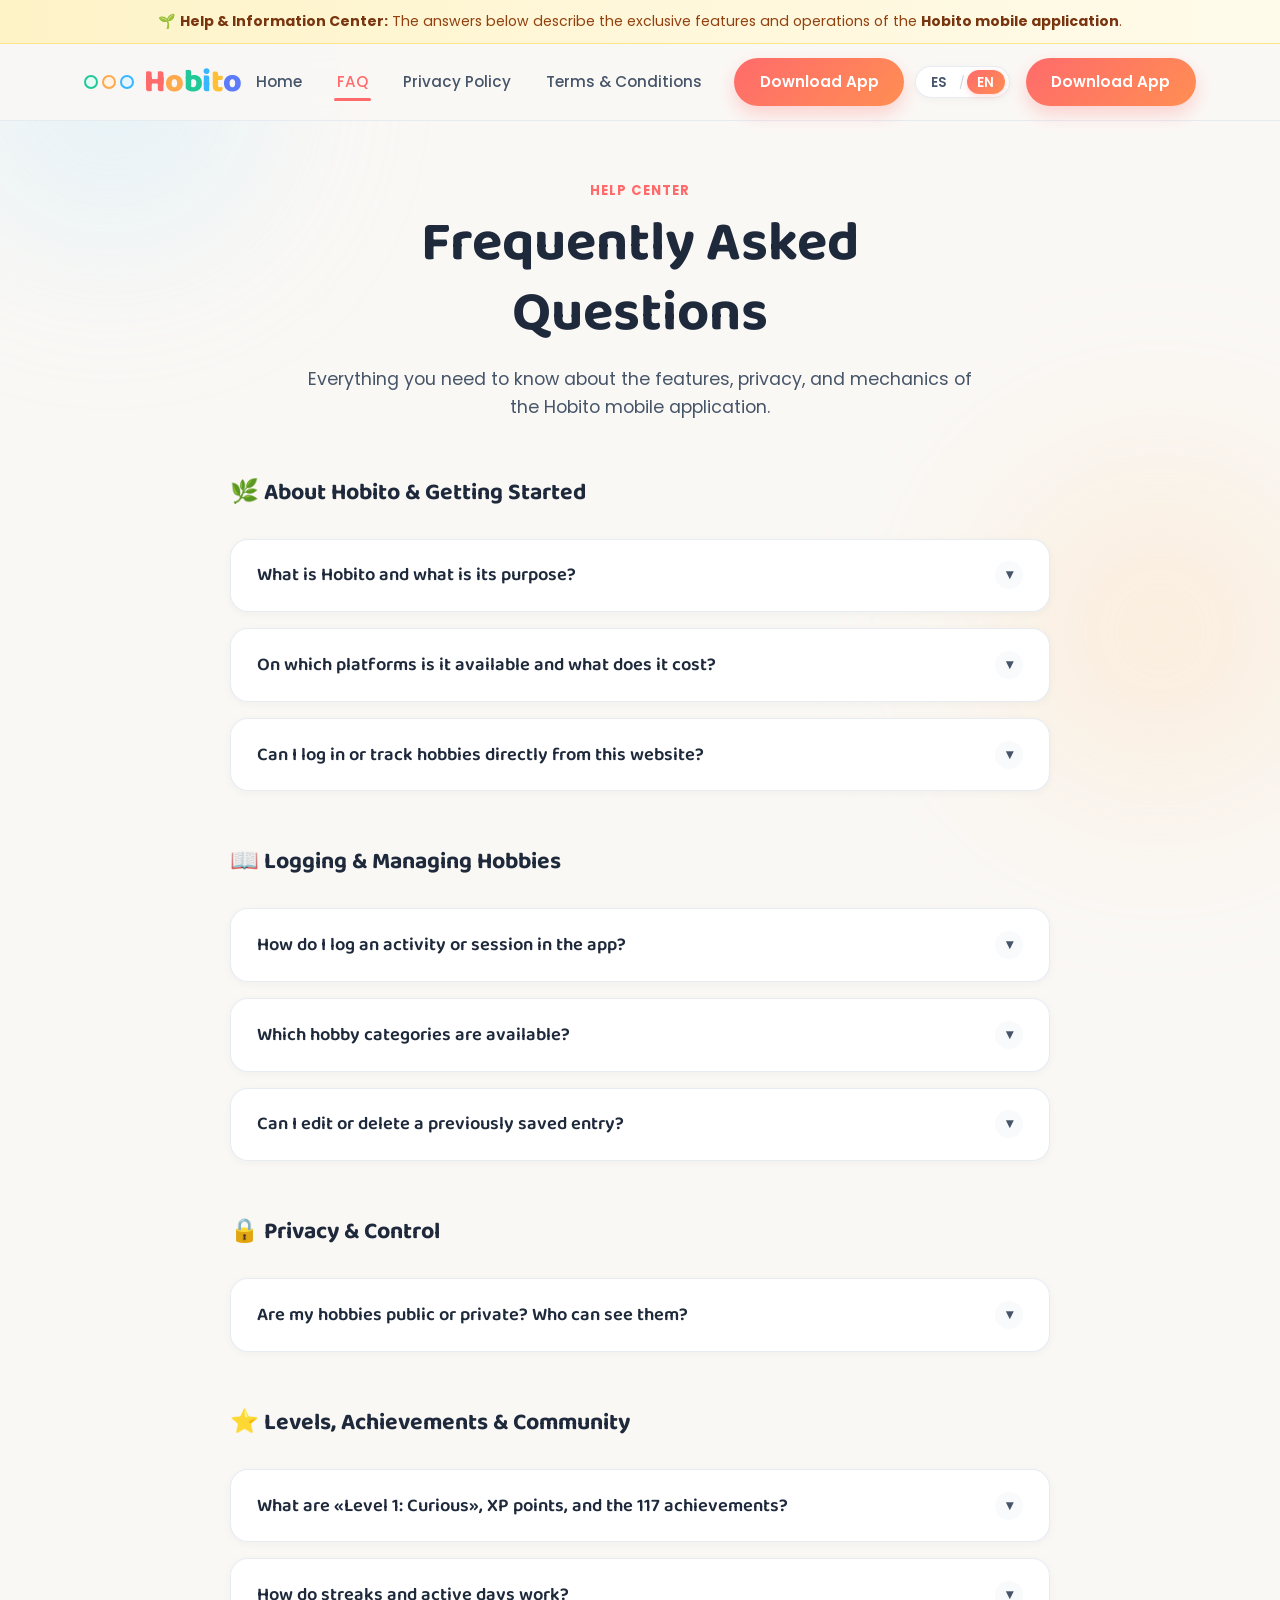
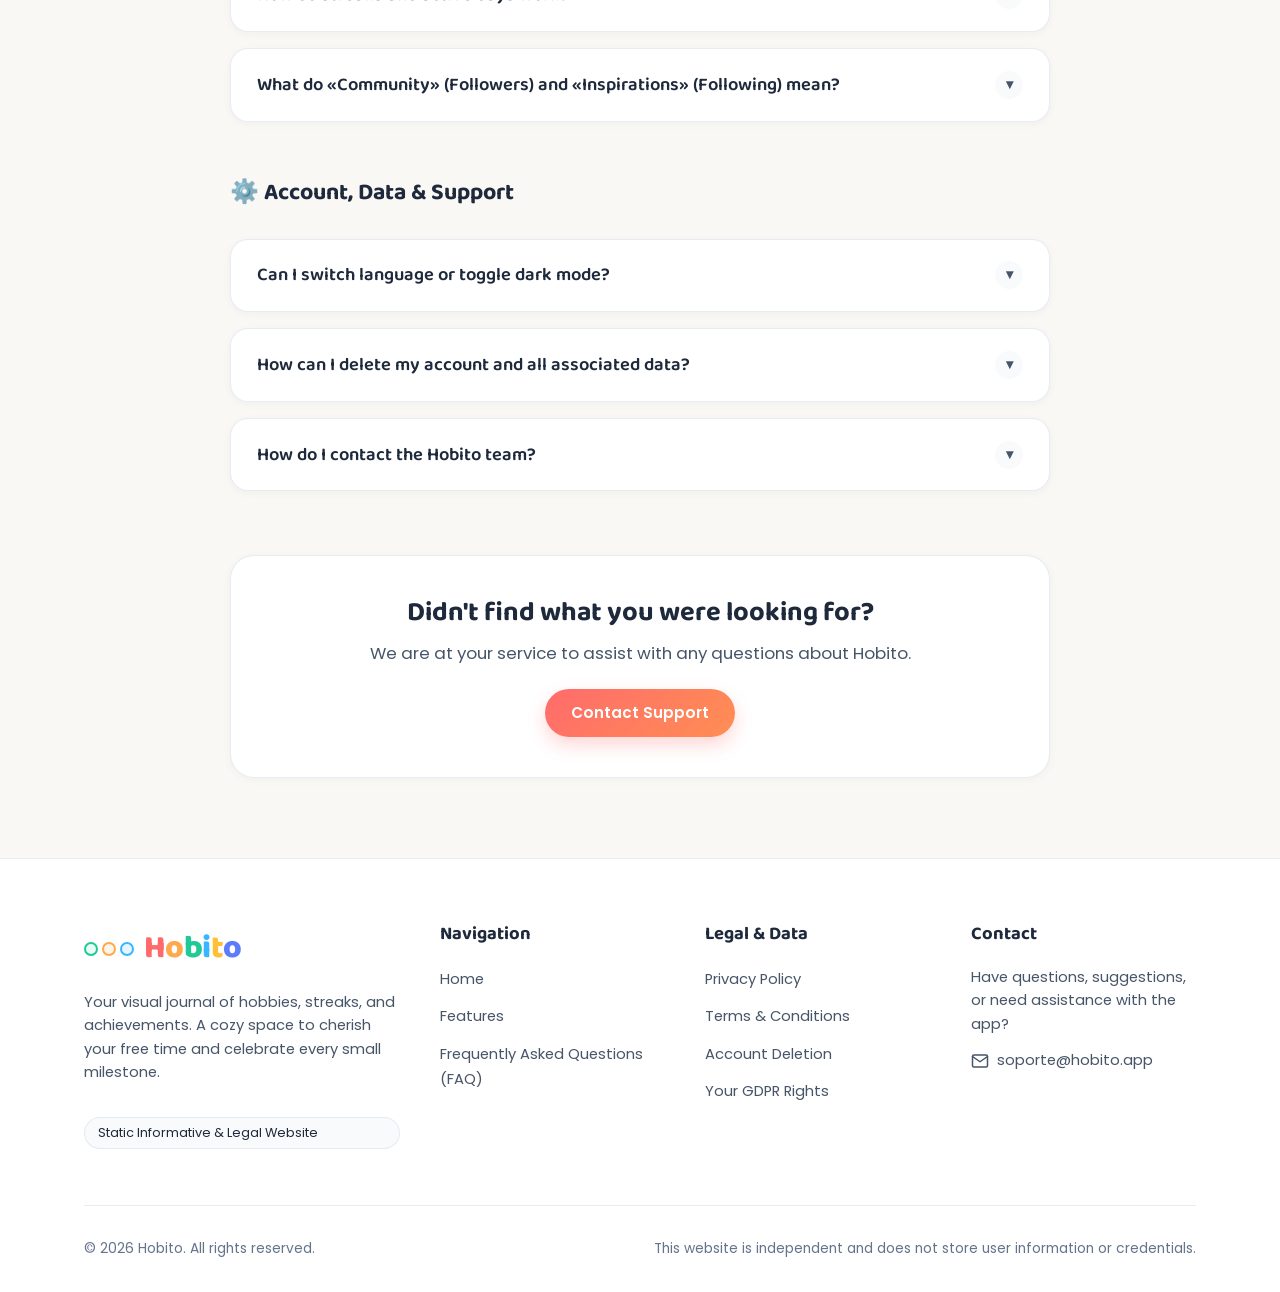
==== commit 5375f034: "Add i18n to localize languages" ====
--- a/faq/index.html
+++ b/faq/index.html
@@ -4,7 +4,7 @@
   <meta charset="UTF-8">
   <meta name="viewport" content="width=device-width, initial-scale=1.0">
   <title>Preguntas Frecuentes (FAQ) - Hobito</title>
-  <meta name="description" content="Encuentra respuestas a las dudas más comunes sobre la aplicación móvil Hobito: registro de aficiones, privacidad, niveles, logros, comunidad y soporte.">
+  <meta name="description" content="Encuentra respuestas a las dudas más comunes sobre la aplicación móvil Hobito: registro de aficiones, privacidad, niveles, logros, comunidad y soporte." data-i18n-desc="meta.faq_desc">
   <meta name="robots" content="index, follow">
 
   <!-- Open Graph -->
@@ -20,14 +20,14 @@
   <!-- Estilos compartidos -->
   <link rel="stylesheet" href="../assets/css/styles.css">
 </head>
-<body>
+<body data-i18n-title="meta.faq_title">
 
   <div class="ambient-glow ambient-glow-top-left" aria-hidden="true"></div>
   <div class="ambient-glow ambient-glow-bottom-right" aria-hidden="true"></div>
 
   <!-- Banner informativo -->
   <aside class="legal-disclaimer-banner" role="note">
-    <div class="container">
+    <div class="container" data-i18n-html="banner.faq_disclaimer">
       🌱 <strong>Centro de ayuda informativa:</strong> Las respuestas a continuación explican el funcionamiento exclusivo de la <strong>aplicación móvil Hobito</strong>.
     </div>
   </aside>
@@ -46,24 +46,36 @@
         </div>
       </a>
 
-      <button class="nav-toggle" aria-label="Abrir menú de navegación" aria-expanded="false" aria-controls="primary-nav">
-        <span></span>
-        <span></span>
-        <span></span>
-      </button>
-
+      <!-- Menú de enlaces -->
       <nav id="primary-nav" class="nav-menu" aria-label="Navegación principal">
-        <a href="../index.html" class="nav-link">Inicio</a>
-        <a href="../faq/" class="nav-link active" aria-current="page">FAQ</a>
-        <a href="../privacy-policy/" class="nav-link">Política de Privacidad</a>
-        <a href="../terms-and-conditions/" class="nav-link">Términos y Condiciones</a>
+        <a href="../index.html" class="nav-link" data-i18n="nav.home">Inicio</a>
+        <a href="../faq/" class="nav-link active" aria-current="page" data-i18n="nav.faq">FAQ</a>
+        <a href="../privacy-policy/" class="nav-link" data-i18n="nav.privacy">Política de Privacidad</a>
+        <a href="../terms-and-conditions/" class="nav-link" data-i18n="nav.terms">Términos y Condiciones</a>
         <div class="nav-cta-mobile">
-          <a href="index.html#descargar" class="btn btn-primary" style="width: 100%;">Descargar App</a>
+          <a href="index.html#descargar" class="btn btn-primary" style="width: 100%;" data-i18n="nav.download">Descargar App</a>
         </div>
       </nav>
 
-      <div class="nav-cta">
-        <a href="index.html#descargar" class="btn btn-primary">Descargar App</a>
+      <!-- Acciones de cabecera: selector de idioma + botón CTA + toggle móvil -->
+      <div class="nav-actions">
+        <!-- Selector de idioma (ES / EN) -->
+        <div class="lang-switcher" role="group" aria-label="Selector de idioma / Language selector">
+          <button type="button" class="lang-btn active" data-lang="es" aria-pressed="true">ES</button>
+          <span class="lang-divider">/</span>
+          <button type="button" class="lang-btn" data-lang="en" aria-pressed="false">EN</button>
+        </div>
+
+        <div class="nav-cta">
+          <a href="index.html#descargar" class="btn btn-primary" data-i18n="nav.download">Descargar App</a>
+        </div>
+
+        <!-- Botón hamburguesa móvil -->
+        <button class="nav-toggle" aria-label="Abrir menú de navegación" aria-expanded="false" aria-controls="primary-nav">
+          <span></span>
+          <span></span>
+          <span></span>
+        </button>
       </div>
     </div>
   </header>
@@ -72,9 +84,9 @@
     <div class="container">
       
       <div class="section-header">
-        <span class="section-badge">Centro de Ayuda</span>
-        <h1 class="section-title">Preguntas Frecuentes</h1>
-        <p class="section-subtitle">
+        <span class="section-badge" data-i18n="faq.badge">Centro de Ayuda</span>
+        <h1 class="section-title" data-i18n="faq.title">Preguntas Frecuentes</h1>
+        <p class="section-subtitle" data-i18n="faq.subtitle">
           Todo lo que necesitas saber sobre el funcionamiento, privacidad y características de la aplicación móvil Hobito.
         </p>
       </div>
@@ -82,18 +94,18 @@
       <div class="faq-container">
 
         <!-- CATEGORÍA 1: SOBRE HOBITO Y PRIMEROS PASOS -->
-        <h2 class="faq-category-title">
-          <span>🌿</span> Sobre Hobito y Primeros Pasos
+        <h2 class="faq-category-title" data-i18n="faq.cat1_title">
+          🌿 Sobre Hobito y Primeros Pasos
         </h2>
 
         <!-- Item 1: Qué es Hobito -->
         <div class="accordion-item" id="faq-que-es">
           <button class="accordion-header" aria-expanded="false" aria-controls="faq-desc-que-es">
-            <span>¿Qué es Hobito y cuál es su objetivo?</span>
+            <span data-i18n="faq.q1">¿Qué es Hobito y cuál es su objetivo?</span>
             <span class="accordion-icon" aria-hidden="true">▾</span>
           </button>
           <div id="faq-desc-que-es" class="accordion-body">
-            <div class="accordion-content">
+            <div class="accordion-content" data-i18n-html="faq.a1">
               <p>
                 <strong>Hobito</strong> es una aplicación móvil diseñada como diario y compañero para tus actividades de ocio y aficiones («hobbies»). Te permite llevar un registro visual y ordenado de lo que te gusta hacer en tu tiempo libre (lectura, deporte, arte, música, jardinería, etc.), mantener la constancia mediante rachas semanales, ganar experiencia y desbloquear logros lúdicos.
               </p>
@@ -107,11 +119,11 @@
         <!-- Item 2: Plataformas y coste -->
         <div class="accordion-item" id="faq-plataformas">
           <button class="accordion-header" aria-expanded="false" aria-controls="faq-desc-plataformas">
-            <span>¿En qué plataformas está disponible y cuánto cuesta?</span>
+            <span data-i18n="faq.q2">¿En qué plataformas está disponible y cuánto cuesta?</span>
             <span class="accordion-icon" aria-hidden="true">▾</span>
           </button>
           <div id="faq-desc-plataformas" class="accordion-body">
-            <div class="accordion-content">
+            <div class="accordion-content" data-i18n-html="faq.a2">
               <p>
                 Hobito está disponible principalmente para dispositivos móviles Android a través de <strong>Google Play Store</strong>. La descarga y el uso de las funciones básicas de registro, niveles y rachas son accesibles de forma libre y gratuita.
               </p>
@@ -122,11 +134,11 @@
         <!-- Item 3: Inicio de sesión en esta web vs app -->
         <div class="accordion-item" id="faq-web-independencia">
           <button class="accordion-header" aria-expanded="false" aria-controls="faq-desc-web-independencia">
-            <span>¿Puedo iniciar sesión o registrar hobbies desde esta página web?</span>
+            <span data-i18n="faq.q3">¿Puedo iniciar sesión o registrar hobbies desde esta página web?</span>
             <span class="accordion-icon" aria-hidden="true">▾</span>
           </button>
           <div id="faq-desc-web-independencia" class="accordion-body">
-            <div class="accordion-content">
+            <div class="accordion-content" data-i18n-html="faq.a3">
               <p>
                 <strong>No.</strong> Este sitio web es exclusivamente informativo y legal. No dispone de backend, base de datos ni formularios de acceso.
               </p>
@@ -138,18 +150,18 @@
         </div>
 
         <!-- CATEGORÍA 2: REGISTRO Y GESTIÓN DE HOBBIES -->
-        <h2 class="faq-category-title">
-          <span>📖</span> Registro y Gestión de Hobbies
+        <h2 class="faq-category-title" data-i18n="faq.cat2_title">
+          📖 Registro y Gestión de Hobbies
         </h2>
 
         <!-- Item 4: Cómo registrar actividades -->
         <div class="accordion-item" id="faq-como-registrar">
           <button class="accordion-header" aria-expanded="false" aria-controls="faq-desc-como-registrar">
-            <span>¿Cómo se registra una actividad o sesión en la app?</span>
+            <span data-i18n="faq.q4">¿Cómo se registra una actividad o sesión en la app?</span>
             <span class="accordion-icon" aria-hidden="true">▾</span>
           </button>
           <div id="faq-desc-como-registrar" class="accordion-body">
-            <div class="accordion-content">
+            <div class="accordion-content" data-i18n-html="faq.a4">
               <p>
                 Registrar una actividad es muy sencillo:
               </p>
@@ -168,11 +180,11 @@
         <!-- Item 5: Categorías disponibles -->
         <div class="accordion-item" id="faq-categorias">
           <button class="accordion-header" aria-expanded="false" aria-controls="faq-desc-categorias">
-            <span>¿Qué categorías de hobbies están disponibles?</span>
+            <span data-i18n="faq.q5">¿Qué categorías de hobbies están disponibles?</span>
             <span class="accordion-icon" aria-hidden="true">▾</span>
           </button>
           <div id="faq-desc-categorias" class="accordion-body">
-            <div class="accordion-content">
+            <div class="accordion-content" data-i18n-html="faq.a5">
               <p>
                 Hobito contempla una amplia variedad de categorías para abarcar todo tipo de intereses creativos, físicos, culturales y relajantes:
               </p>
@@ -195,11 +207,11 @@
         <!-- Item 6: Edición y eliminación de registros -->
         <div class="accordion-item" id="faq-editar-eliminar">
           <button class="accordion-header" aria-expanded="false" aria-controls="faq-desc-editar-eliminar">
-            <span>¿Puedo editar o eliminar un registro guardado previamente?</span>
+            <span data-i18n="faq.q6">¿Puedo editar o eliminar un registro guardado previamente?</span>
             <span class="accordion-icon" aria-hidden="true">▾</span>
           </button>
           <div id="faq-desc-editar-eliminar" class="accordion-body">
-            <div class="accordion-content">
+            <div class="accordion-content" data-i18n-html="faq.a6">
               <p>
                 <strong>Sí, por supuesto.</strong> Puedes acceder al historial de registros de cualquier hobby, seleccionar la entrada que deseas modificar y pulsar en «Editar» para corregir notas, fotos o fechas.
               </p>
@@ -211,18 +223,18 @@
         </div>
 
         <!-- CATEGORÍA 3: PRIVACIDAD Y VISIBILIDAD -->
-        <h2 class="faq-category-title">
-          <span>🔒</span> Privacidad y Control
+        <h2 class="faq-category-title" data-i18n="faq.cat3_title">
+          🔒 Privacidad y Control
         </h2>
 
         <!-- Item 7: Privacidad de los hobbies -->
         <div class="accordion-item" id="faq-privacidad-hobbies">
           <button class="accordion-header" aria-expanded="false" aria-controls="faq-desc-privacidad-hobbies">
-            <span>¿Mis hobbies son públicos o privados? ¿Quién puede verlos?</span>
+            <span data-i18n="faq.q7">¿Mis hobbies son públicos o privados? ¿Quién puede verlos?</span>
             <span class="accordion-icon" aria-hidden="true">▾</span>
           </button>
           <div id="faq-desc-privacidad-hobbies" class="accordion-body">
-            <div class="accordion-content">
+            <div class="accordion-content" data-i18n-html="faq.a7">
               <p>
                 <strong>Tú tienes el control total de cada registro:</strong>
               </p>
@@ -238,18 +250,18 @@
         </div>
 
         <!-- CATEGORÍA 4: GAMIFICACIÓN, LOGROS Y COMUNIDAD -->
-        <h2 class="faq-category-title">
-          <span>⭐</span> Niveles, Logros y Comunidad
+        <h2 class="faq-category-title" data-i18n="faq.cat4_title">
+          ⭐ Niveles, Logros y Comunidad
         </h2>
 
         <!-- Item 8: Niveles y logros -->
         <div class="accordion-item" id="faq-niveles-logros">
           <button class="accordion-header" aria-expanded="false" aria-controls="faq-desc-niveles-logros">
-            <span>¿Qué es el «Level 1: Curious», los XP y los 117 logros?</span>
+            <span data-i18n="faq.q8">¿Qué es el «Level 1: Curious», los XP y los 117 logros?</span>
             <span class="accordion-icon" aria-hidden="true">▾</span>
           </button>
           <div id="faq-desc-niveles-logros" class="accordion-body">
-            <div class="accordion-content">
+            <div class="accordion-content" data-i18n-html="faq.a8">
               <p>
                 Hobito integra una mecánica de gamificación diseñada para hacer tu tiempo libre más divertido:
               </p>
@@ -267,11 +279,11 @@
         <!-- Item 9: Rachas (Streaks) -->
         <div class="accordion-item" id="faq-rachas">
           <button class="accordion-header" aria-expanded="false" aria-controls="faq-desc-rachas">
-            <span>¿Cómo funcionan las rachas («Streak») y los días activos?</span>
+            <span data-i18n="faq.q9">¿Cómo funcionan las rachas («Streak») y los días activos?</span>
             <span class="accordion-icon" aria-hidden="true">▾</span>
           </button>
           <div id="faq-desc-rachas" class="accordion-body">
-            <div class="accordion-content">
+            <div class="accordion-content" data-i18n-html="faq.a9">
               <p>
                 La tarjeta de «STREAK» en tu perfil muestra el número de días que has dedicado tiempo a tus aficiones durante la semana activa. Dedicar unos minutos al día a lo que te apasiona ayuda a prevenir el estrés y fomenta el autocuidado constante.
               </p>
@@ -282,11 +294,11 @@
         <!-- Item 10: Seguidores y recomendaciones -->
         <div class="accordion-item" id="faq-comunidad-seguidores">
           <button class="accordion-header" aria-expanded="false" aria-controls="faq-desc-comunidad-seguidores">
-            <span>¿Qué significan «Community» (Seguidores) e «Inspirations» (Seguidos)?</span>
+            <span data-i18n="faq.q10">¿Qué significan «Community» (Seguidores) e «Inspirations» (Seguidos)?</span>
             <span class="accordion-icon" aria-hidden="true">▾</span>
           </button>
           <div id="faq-desc-comunidad-seguidores" class="accordion-body">
-            <div class="accordion-content">
+            <div class="accordion-content" data-i18n-html="faq.a10">
               <p>
                 En tu pantalla de perfil encontrarás dos métricas sociales:
               </p>
@@ -302,18 +314,18 @@
         </div>
 
         <!-- CATEGORÍA 5: CUENTA, DATOS Y SOPORTE -->
-        <h2 class="faq-category-title">
-          <span>⚙️</span> Cuenta, Datos y Asistencia
+        <h2 class="faq-category-title" data-i18n="faq.cat5_title">
+          ⚙️ Cuenta, Datos y Asistencia
         </h2>
 
         <!-- Item 11: Idiomas y temas -->
         <div class="accordion-item" id="faq-idiomas-temas">
           <button class="accordion-header" aria-expanded="false" aria-controls="faq-desc-idiomas-temas">
-            <span>¿Puedo cambiar el idioma o el tema (modo oscuro)?</span>
+            <span data-i18n="faq.q11">¿Puedo cambiar el idioma o el tema (modo oscuro)?</span>
             <span class="accordion-icon" aria-hidden="true">▾</span>
           </button>
           <div id="faq-desc-idiomas-temas" class="accordion-body">
-            <div class="accordion-content">
+            <div class="accordion-content" data-i18n-html="faq.a11">
               <p>
                 Sí. Desde la sección de <strong>Preferences</strong> en la pantalla de perfil puedes ajustar:
               </p>
@@ -328,11 +340,11 @@
         <!-- Item 12: Eliminación de cuenta -->
         <div class="accordion-item" id="faq-eliminar-cuenta">
           <button class="accordion-header" aria-expanded="false" aria-controls="faq-desc-eliminar-cuenta">
-            <span>¿Cómo puedo eliminar mi cuenta y todos mis datos de la app?</span>
+            <span data-i18n="faq.q12">¿Cómo puedo eliminar mi cuenta y todos mis datos de la app?</span>
             <span class="accordion-icon" aria-hidden="true">▾</span>
           </button>
           <div id="faq-desc-eliminar-cuenta" class="accordion-body">
-            <div class="accordion-content">
+            <div class="accordion-content" data-i18n-html="faq.a12">
               <p>
                 Puedes eliminar tu cuenta en cualquier momento siguiendo estos pasos:
               </p>
@@ -351,11 +363,11 @@
         <!-- Item 13: Contacto y soporte -->
         <div class="accordion-item" id="faq-contacto">
           <button class="accordion-header" aria-expanded="false" aria-controls="faq-desc-contacto">
-            <span>¿Cómo puedo contactar con el equipo de Hobito?</span>
+            <span data-i18n="faq.q13">¿Cómo puedo contactar con el equipo de Hobito?</span>
             <span class="accordion-icon" aria-hidden="true">▾</span>
           </button>
           <div id="faq-desc-contacto" class="accordion-body">
-            <div class="accordion-content">
+            <div class="accordion-content" data-i18n-html="faq.a13">
               <p>
                 Para cualquier consulta técnica, reporte de errores en la aplicación móvil, sugerencias o dudas legales, puedes escribir a nuestro canal oficial de soporte:
               </p>
@@ -373,11 +385,11 @@
 
       <!-- Caja de soporte inferior -->
       <div style="margin-top: 4rem; text-align: center; background: #FFFFFF; padding: 2.5rem; border-radius: var(--radius-lg); border: 1px solid var(--border-card); box-shadow: var(--shadow-sm); max-width: 820px; margin-left: auto; margin-right: auto;">
-        <h3 style="margin-bottom: 0.6rem;">¿No encontraste lo que buscabas?</h3>
-        <p style="margin-bottom: 1.4rem;">
+        <h3 style="margin-bottom: 0.6rem;" data-i18n="faq.bottom_title">¿No encontraste lo que buscabas?</h3>
+        <p style="margin-bottom: 1.4rem;" data-i18n="faq.bottom_desc">
           Estamos a tu disposición para ayudarte con cualquier detalle sobre Hobito.
         </p>
-        <a href="mailto:soporte@hobito.app" class="btn btn-primary">Contactar con Soporte</a>
+        <a href="mailto:soporte@hobito.app" class="btn btn-primary" data-i18n="faq.bottom_btn">Contactar con Soporte</a>
       </div>
 
     </div>
@@ -398,34 +410,34 @@
               <span class="c-h">H</span><span class="c-o1">o</span><span class="c-b">b</span><span class="c-i">i</span><span class="c-t">t</span><span class="c-o2">o</span>
             </div>
           </a>
-          <p class="footer-description">
+          <p class="footer-description" data-i18n="footer.brand_desc">
             Tu diario visual de aficiones, rachas y logros. Un espacio acogedor donde celebrar tu tiempo personal.
           </p>
-          <span class="footer-legal-tag">Web Informativa y Legal Estática</span>
+          <span class="footer-legal-tag" data-i18n="footer.legal_tag">Web Informativa y Legal Estática</span>
         </div>
 
         <div>
-          <h4 class="footer-col-title">Navegación</h4>
+          <h4 class="footer-col-title" data-i18n="footer.nav_title">Navegación</h4>
           <ul class="footer-links">
-            <li><a href="../index.html" class="footer-link">Inicio</a></li>
-            <li><a href="index.html#caracteristicas" class="footer-link">Funcionalidades</a></li>
-            <li><a href="../faq/" class="footer-link">Preguntas Frecuentes (FAQ)</a></li>
+            <li><a href="../index.html" class="footer-link" data-i18n="nav.home">Inicio</a></li>
+            <li><a href="index.html#caracteristicas" class="footer-link" data-i18n="footer.features">Funcionalidades</a></li>
+            <li><a href="../faq/" class="footer-link" data-i18n="footer.faq">Preguntas Frecuentes (FAQ)</a></li>
           </ul>
         </div>
 
         <div>
-          <h4 class="footer-col-title">Legalidad</h4>
+          <h4 class="footer-col-title" data-i18n="footer.legal_title">Legalidad</h4>
           <ul class="footer-links">
-            <li><a href="../privacy-policy/" class="footer-link">Política de Privacidad</a></li>
-            <li><a href="../terms-and-conditions/" class="footer-link">Términos y Condiciones</a></li>
-            <li><a href="privacy-policy.html#eliminacion-cuenta" class="footer-link">Eliminación de Cuenta</a></li>
-            <li><a href="privacy-policy.html#derechos-rgpd" class="footer-link">Derechos RGPD</a></li>
+            <li><a href="../privacy-policy/" class="footer-link" data-i18n="footer.privacy">Política de Privacidad</a></li>
+            <li><a href="../terms-and-conditions/" class="footer-link" data-i18n="footer.terms">Términos y Condiciones</a></li>
+            <li><a href="privacy-policy.html#eliminacion-cuenta" class="footer-link" data-i18n="footer.delete_account">Eliminación de Cuenta</a></li>
+            <li><a href="privacy-policy.html#derechos-rgpd" class="footer-link" data-i18n="footer.gdpr_rights">Derechos RGPD</a></li>
           </ul>
         </div>
 
         <div>
-          <h4 class="footer-col-title">Contacto</h4>
-          <p class="footer-description" style="margin-bottom: 0.8rem;">
+          <h4 class="footer-col-title" data-i18n="footer.contact_title">Contacto</h4>
+          <p class="footer-description" style="margin-bottom: 0.8rem;" data-i18n="footer.contact_desc">
             Escríbenos directamente:
           </p>
           <div class="footer-contact-item">
@@ -437,15 +449,18 @@
 
       <div class="footer-bottom">
         <div>
-          © <span id="current-year">2026</span> Hobito. Todos los derechos reservados.
-        </div>
-        <div>
+          © <span id="current-year">2026</span> Hobito. <span data-i18n="footer.rights_reserved">Todos los derechos reservados.</span>
+        </div>
+        <div data-i18n="footer.disclaimer_bottom">
           Esta web es independiente y no recopila información de usuario ni credenciales.
         </div>
       </div>
     </div>
   </footer>
 
+  <!-- Scripts: diccionario de traducciones, motor i18n y scripts principales -->
+  <script src="../assets/js/translations.js"></script>
+  <script src="../assets/js/i18n.js"></script>
   <script src="../assets/js/main.js"></script>
 </body>
 </html>
--- a/assets/css/styles.css
+++ b/assets/css/styles.css
@@ -228,6 +228,58 @@
 .brand-text .c-i { color: var(--color-sky); }
 .brand-text .c-t { color: var(--color-amber); }
 .brand-text .c-o2 { color: var(--color-royal); }
+
+/* Acciones y Selector de Idioma (i18n) */
+.nav-actions {
+  display: flex;
+  align-items: center;
+  gap: 1rem;
+}
+
+.lang-switcher {
+  display: inline-flex;
+  align-items: center;
+  background: #FFFFFF;
+  border: 1.5px solid var(--border-card);
+  border-radius: var(--radius-pill);
+  padding: 3px 4px;
+  box-shadow: var(--shadow-sm);
+  gap: 2px;
+}
+
+.lang-btn {
+  background: transparent;
+  border: none;
+  font-family: var(--font-body);
+  font-size: 0.82rem;
+  font-weight: 600;
+  color: var(--text-secondary);
+  padding: 0.35rem 0.65rem;
+  border-radius: var(--radius-pill);
+  cursor: pointer;
+  transition: var(--transition);
+  line-height: 1;
+}
+
+.lang-btn:hover {
+  color: var(--color-coral);
+}
+
+.lang-btn.active {
+  background: linear-gradient(135deg, var(--color-coral) 0%, #FF8E53 100%);
+  color: #FFFFFF;
+  box-shadow: 0 2px 6px rgba(255, 107, 107, 0.25);
+}
+
+.lang-divider {
+  color: #CBD5E1;
+  font-size: 0.75rem;
+  user-select: none;
+}
+
+.nav-lang-mobile {
+  display: none;
+}
 
 /* Enlaces del Navbar */
 .nav-menu {
@@ -1136,6 +1188,10 @@
     display: none;
   }
 
+  .nav-actions {
+    gap: 0.6rem;
+  }
+
   .nav-menu .nav-cta-mobile {
     display: block;
     width: 100%;
